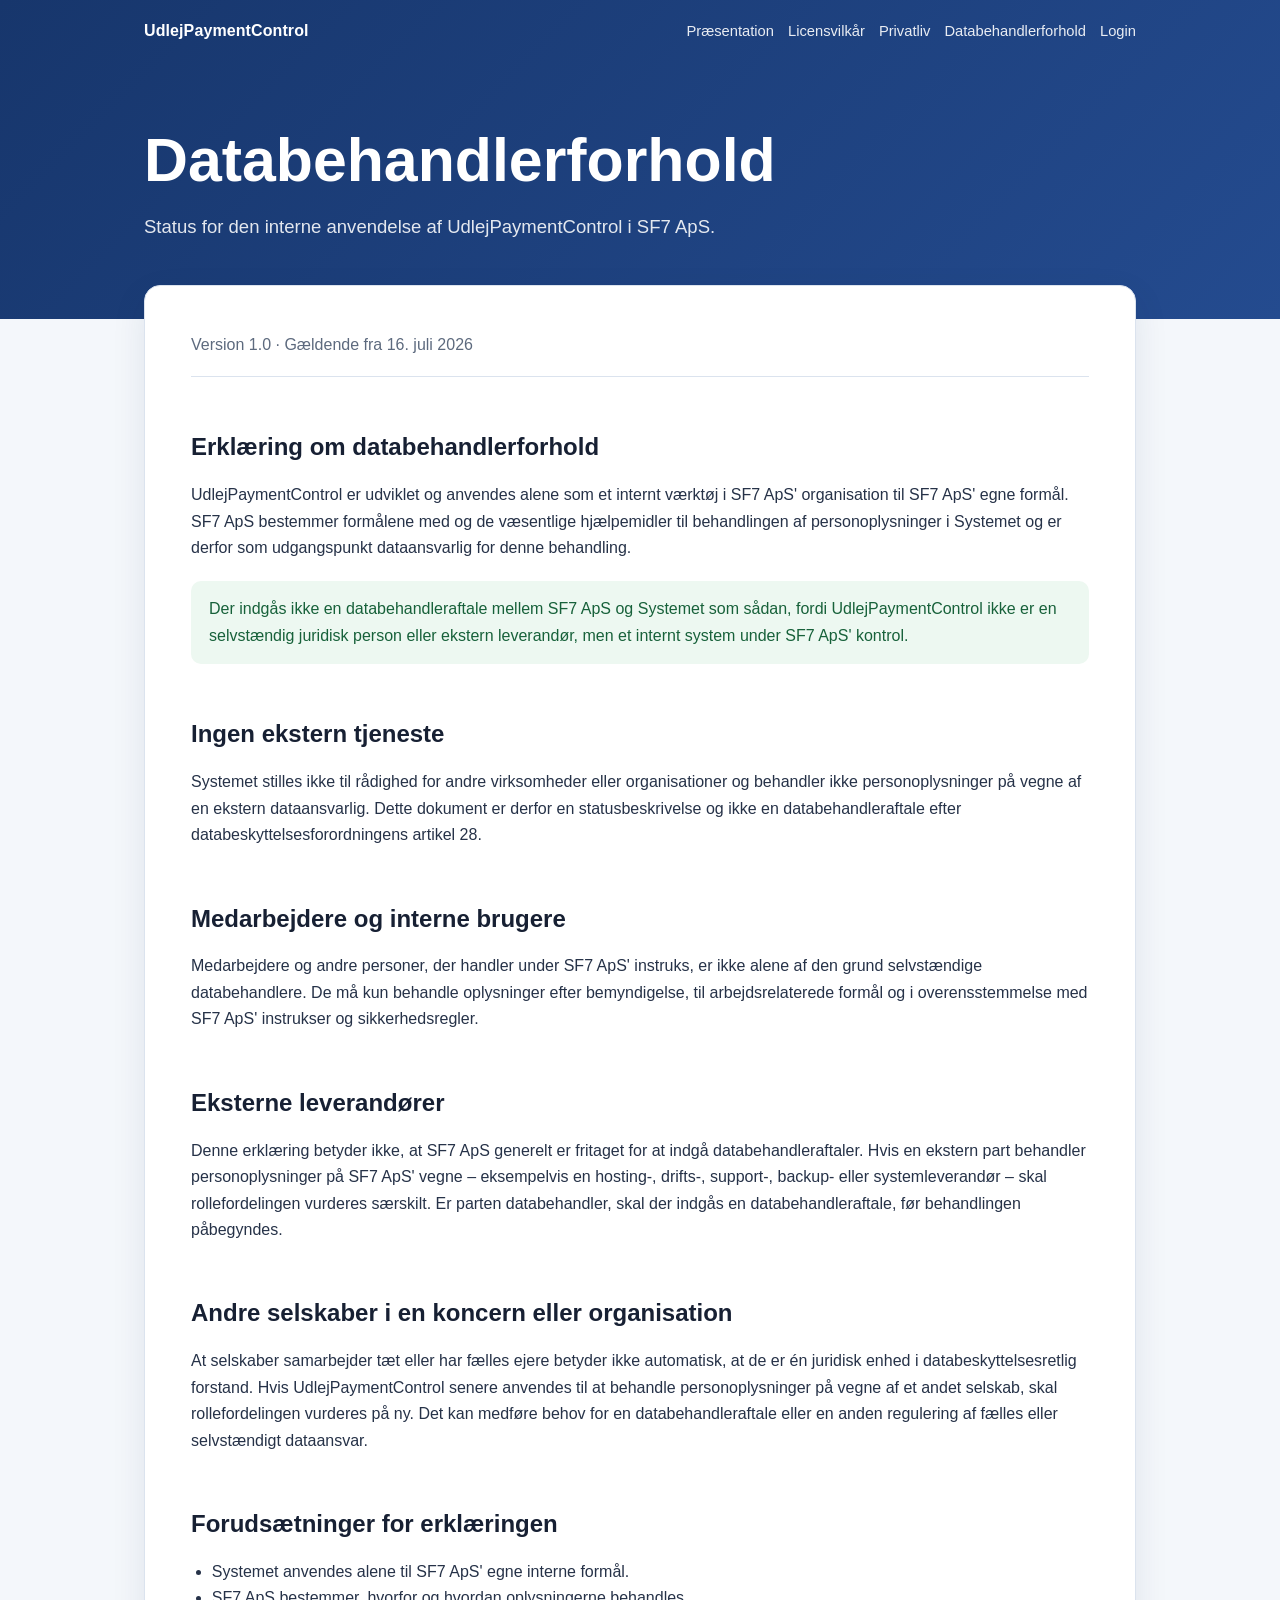
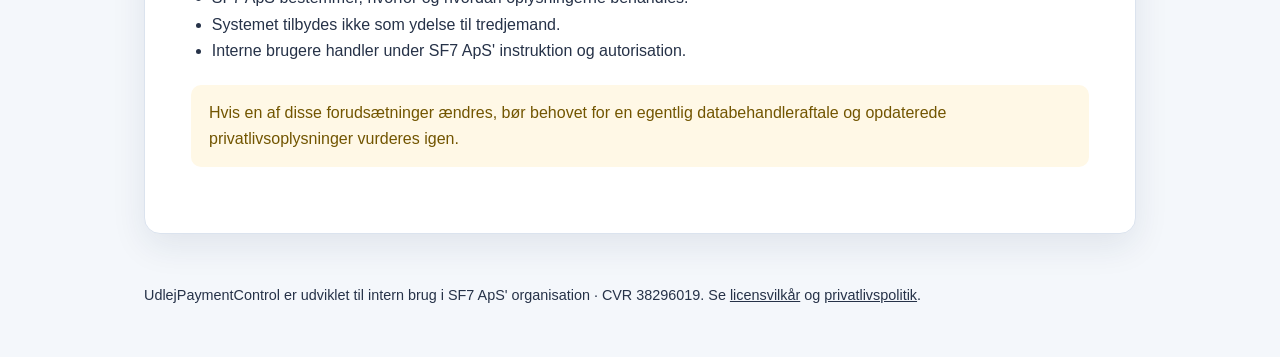
==== databehandlerforhold.html @ 931cb138 "." ====
<!doctype html>
<html lang="da">
<head>
  <meta charset="utf-8">
  <meta name="viewport" content="width=device-width, initial-scale=1">
  <meta name="description" content="Status for den interne anvendelse af UdlejPaymentControl i SF7 ApS.">
  <title>Databehandlerforhold – UdlejPaymentControl</title>
  <link rel="stylesheet" href="styles.css">
</head>
<body>
<header>

<div class="nav">
  <a class="brand" href="index.html">UdlejPaymentControl</a>
  <nav class="nav-links" aria-label="Hovedmenu">
    <a href="index.html">Præsentation</a>
    <a href="slutbrugerlicens.html">Licensvilkår</a>
    <a href="privatlivspolitik.html">Privatliv</a>
    <a href="databehandlerforhold.html">Databehandlerforhold</a>
    <a href="login.html">Login</a>
  </nav>
</div>

  <div class="hero">
    <h1>Databehandlerforhold</h1>
    <p>Status for den interne anvendelse af UdlejPaymentControl i SF7 ApS.</p>
  </div>
</header>
<main>
  <article class="card">

<div class="meta">Version 1.0 · Gældende fra 16. juli 2026</div>

<h2>Erklæring om databehandlerforhold</h2>
<p>UdlejPaymentControl er udviklet og anvendes alene som et internt værktøj i SF7 ApS' organisation til SF7 ApS' egne formål. SF7 ApS bestemmer formålene med og de væsentlige hjælpemidler til behandlingen af personoplysninger i Systemet og er derfor som udgangspunkt dataansvarlig for denne behandling.</p>

<div class="success"><p>Der indgås ikke en databehandleraftale mellem SF7 ApS og Systemet som sådan, fordi UdlejPaymentControl ikke er en selvstændig juridisk person eller ekstern leverandør, men et internt system under SF7 ApS' kontrol.</p></div>

<h2>Ingen ekstern tjeneste</h2>
<p>Systemet stilles ikke til rådighed for andre virksomheder eller organisationer og behandler ikke personoplysninger på vegne af en ekstern dataansvarlig. Dette dokument er derfor en statusbeskrivelse og ikke en databehandleraftale efter databeskyttelsesforordningens artikel 28.</p>

<h2>Medarbejdere og interne brugere</h2>
<p>Medarbejdere og andre personer, der handler under SF7 ApS' instruks, er ikke alene af den grund selvstændige databehandlere. De må kun behandle oplysninger efter bemyndigelse, til arbejdsrelaterede formål og i overensstemmelse med SF7 ApS' instrukser og sikkerhedsregler.</p>

<h2>Eksterne leverandører</h2>
<p>Denne erklæring betyder ikke, at SF7 ApS generelt er fritaget for at indgå databehandleraftaler. Hvis en ekstern part behandler personoplysninger på SF7 ApS' vegne – eksempelvis en hosting-, drifts-, support-, backup- eller systemleverandør – skal rollefordelingen vurderes særskilt. Er parten databehandler, skal der indgås en databehandleraftale, før behandlingen påbegyndes.</p>

<h2>Andre selskaber i en koncern eller organisation</h2>
<p>At selskaber samarbejder tæt eller har fælles ejere betyder ikke automatisk, at de er én juridisk enhed i databeskyttelsesretlig forstand. Hvis UdlejPaymentControl senere anvendes til at behandle personoplysninger på vegne af et andet selskab, skal rollefordelingen vurderes på ny. Det kan medføre behov for en databehandleraftale eller en anden regulering af fælles eller selvstændigt dataansvar.</p>

<h2>Forudsætninger for erklæringen</h2>
<ul>
  <li>Systemet anvendes alene til SF7 ApS' egne interne formål.</li>
  <li>SF7 ApS bestemmer, hvorfor og hvordan oplysningerne behandles.</li>
  <li>Systemet tilbydes ikke som ydelse til tredjemand.</li>
  <li>Interne brugere handler under SF7 ApS' instruktion og autorisation.</li>
</ul>

<div class="notice"><p>Hvis en af disse forudsætninger ændres, bør behovet for en egentlig databehandleraftale og opdaterede privatlivsoplysninger vurderes igen.</p></div>

  </article>
</main>

<footer>
  <p>UdlejPaymentControl er udviklet til intern brug i SF7 ApS' organisation · CVR 38296019.
  Se <a href="slutbrugerlicens.html">licensvilkår</a> og
  <a href="privatlivspolitik.html">privatlivspolitik</a>.</p>
</footer>

</body>
</html>
---- styles.css ----
:root {
  --bg: #f4f7fb;
  --surface: #ffffff;
  --text: #172033;
  --muted: #5d6a7e;
  --primary: #244b8f;
  --primary-dark: #17366c;
  --border: #dbe3ee;
  --success-bg: #edf8f1;
  --success-text: #17613a;
  --warning-bg: #fff8e6;
  --warning-text: #725500;
  --shadow: 0 12px 35px rgba(26, 45, 78, .09);
}
* { box-sizing: border-box; }
html { scroll-behavior: smooth; }
body {
  margin: 0;
  font-family: Inter, "Segoe UI", Roboto, Arial, sans-serif;
  background: var(--bg);
  color: var(--text);
  line-height: 1.65;
}
a { color: var(--primary); }
header {
  background: linear-gradient(135deg, var(--primary-dark), var(--primary));
  color: white;
}
.nav {
  max-width: 1040px;
  margin: 0 auto;
  padding: 18px 24px;
  display: flex;
  align-items: center;
  justify-content: space-between;
  gap: 24px;
}
.brand {
  color: white;
  text-decoration: none;
  font-weight: 750;
  letter-spacing: .1px;
}
.nav-links {
  display: flex;
  flex-wrap: wrap;
  gap: 14px;
  font-size: .92rem;
}
.nav-links a { color: rgba(255,255,255,.9); text-decoration: none; }
.nav-links a:hover { color: white; text-decoration: underline; }
.hero {
  max-width: 1040px;
  margin: 0 auto;
  padding: 66px 24px 76px;
}
.hero h1 { font-size: clamp(2.1rem, 5vw, 3.8rem); line-height: 1.08; margin: 0 0 18px; }
.hero p { max-width: 760px; font-size: 1.16rem; color: rgba(255,255,255,.88); margin: 0; }
main {
  max-width: 1040px;
  margin: -34px auto 50px;
  padding: 0 24px;
}
.card {
  background: var(--surface);
  border: 1px solid var(--border);
  border-radius: 16px;
  padding: clamp(24px, 4vw, 46px);
  box-shadow: var(--shadow);
}
.grid {
  display: grid;
  grid-template-columns: repeat(3, 1fr);
  gap: 18px;
  margin-top: 26px;
}
.feature {
  border: 1px solid var(--border);
  border-radius: 13px;
  padding: 20px;
  background: #fbfcfe;
}
.feature h3 { margin-top: 0; }
h1, h2, h3 { line-height: 1.25; }
h2 { margin-top: 2.1em; padding-top: .2em; }
h2:first-child { margin-top: 0; }
h3 { margin-top: 1.6em; }
p, li { color: #263248; }
.muted { color: var(--muted); }
.notice, .success {
  border-radius: 10px;
  padding: 15px 18px;
  margin: 20px 0;
}
.notice { background: var(--warning-bg); color: var(--warning-text); }
.success { background: var(--success-bg); color: var(--success-text); }
.notice p, .success p { color: inherit; margin: 0; }
.meta {
  border-bottom: 1px solid var(--border);
  padding-bottom: 18px;
  margin-bottom: 28px;
  color: var(--muted);
}
.button {
  display: inline-block;
  background: var(--primary);
  color: white;
  text-decoration: none;
  font-weight: 650;
  padding: 11px 17px;
  border-radius: 9px;
}
.button:hover { background: var(--primary-dark); }
footer {
  max-width: 1040px;
  margin: 0 auto;
  padding: 0 24px 34px;
  color: var(--muted);
  font-size: .9rem;
}
footer a { color: inherit; }
ul { padding-left: 1.3rem; }
table {
  width: 100%;
  border-collapse: collapse;
  margin: 18px 0;
}
th, td {
  text-align: left;
  vertical-align: top;
  border-bottom: 1px solid var(--border);
  padding: 11px 9px;
}
th { background: #f7f9fc; }
.center-card {
  max-width: 720px;
  margin-left: auto;
  margin-right: auto;
  text-align: center;
}
.center-card h2 { margin-top: 0; }
@media (max-width: 760px) {
  .nav { align-items: flex-start; flex-direction: column; }
  .grid { grid-template-columns: 1fr; }
  .hero { padding-top: 45px; }
}
@media print {
  header .nav-links, footer, .button { display: none; }
  body { background: white; }
  main { margin: 0 auto; }
  .card { box-shadow: none; border: 0; }
  header { background: white; color: black; }
  .brand { color: black; }
  .hero { padding: 20px 24px; }
  .hero p { color: #333; }
}
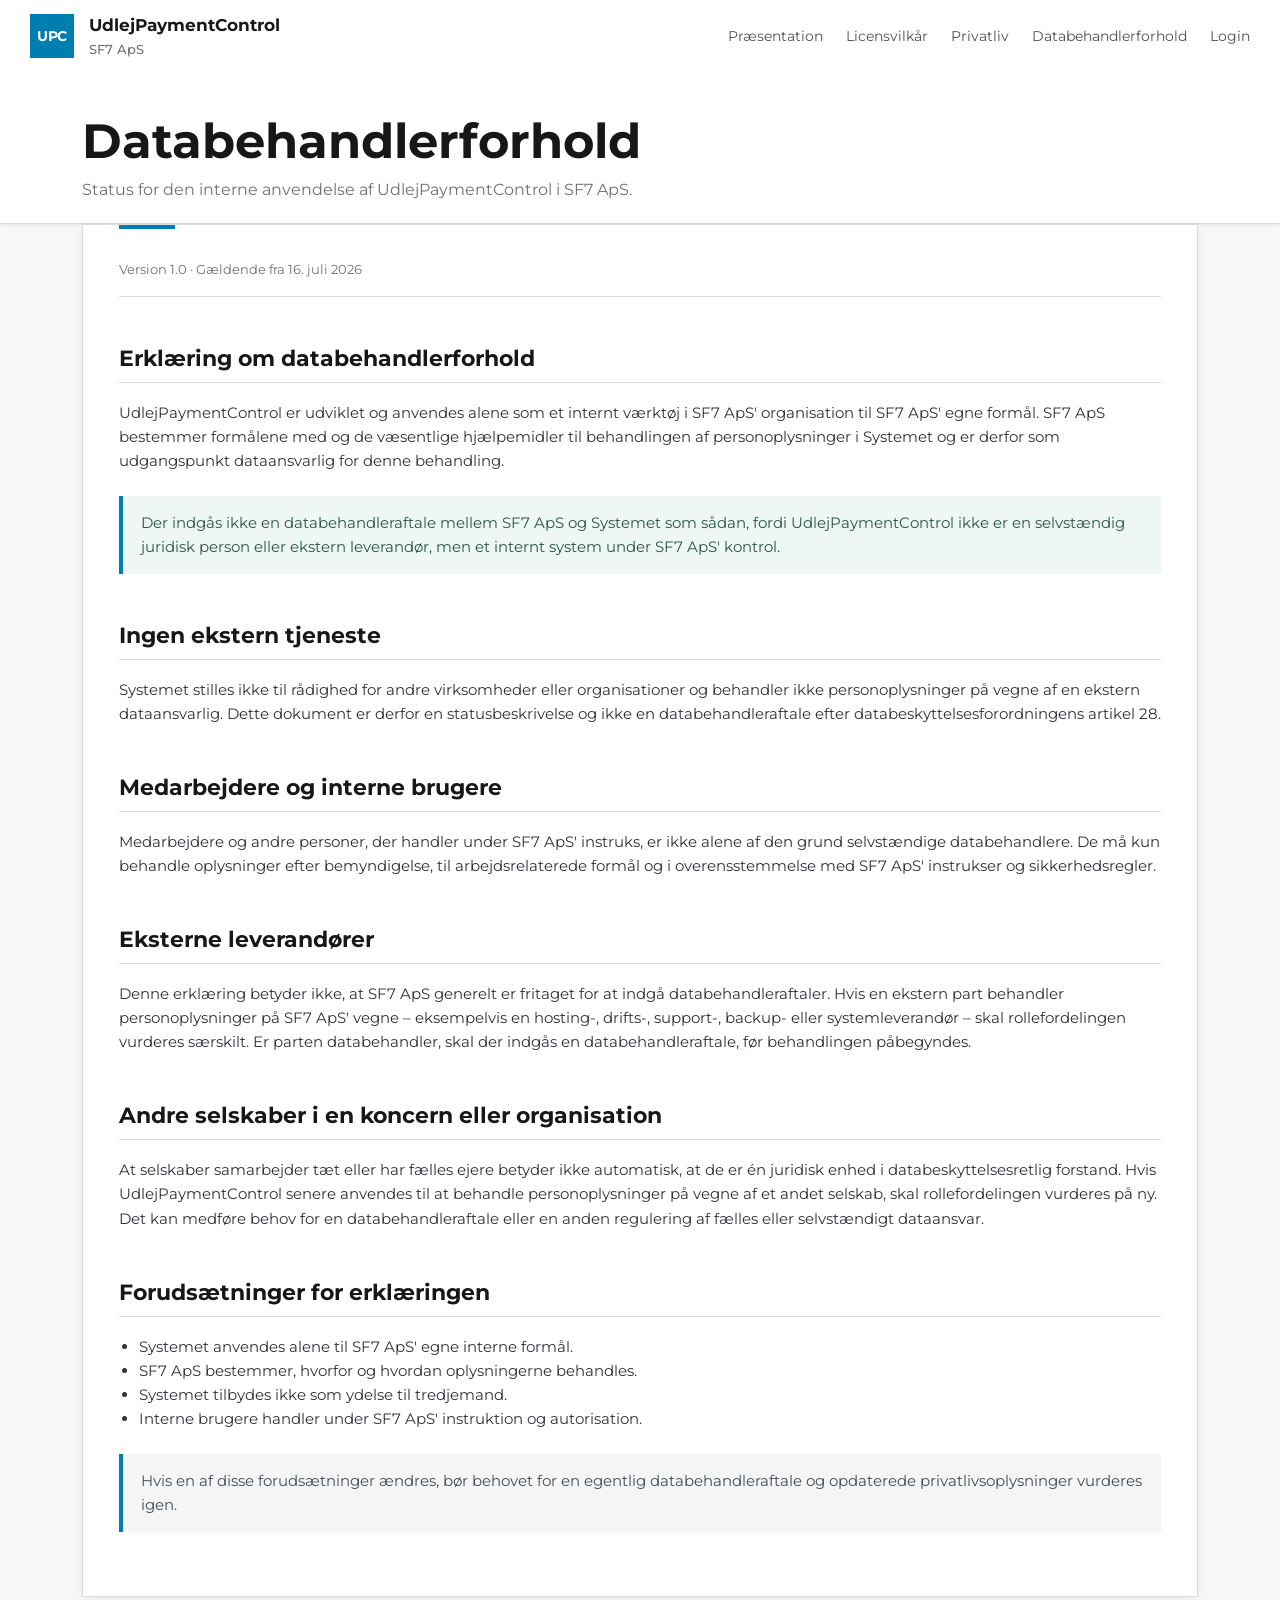
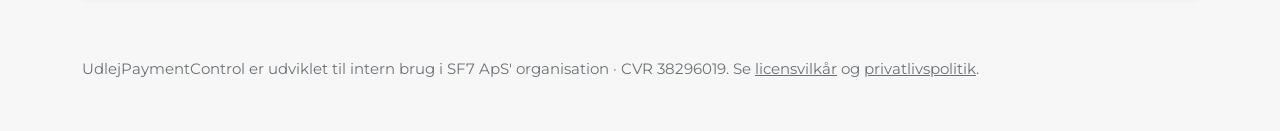
==== commit b7f61276: "." ====
--- a/databehandlerforhold.html
+++ b/databehandlerforhold.html
@@ -11,7 +11,13 @@
 <header>
 
 <div class="nav">
-  <a class="brand" href="index.html">UdlejPaymentControl</a>
+  <div class="brand-wrap">
+    <div class="brand-mark" aria-hidden="true">UPC</div>
+    <div>
+      <a class="brand" href="index.html">UdlejPaymentControl</a>
+      <span class="brand-sub">SF7 ApS</span>
+    </div>
+  </div>
   <nav class="nav-links" aria-label="Hovedmenu">
     <a href="index.html">Præsentation</a>
     <a href="slutbrugerlicens.html">Licensvilkår</a>
--- a/styles.css
+++ b/styles.css
@@ -1,156 +1,298 @@
+@import url('https://fonts.googleapis.com/css2?family=Montserrat:wght@400;500;600;700&display=swap');
+
+/*
+  Montserrat indlæses fra Google Fonts og er ikke inkluderet som lokal fontfil
+  i denne pakke. Det undgår videredistribution af fontfiler.
+*/
+
 :root {
-  --bg: #f4f7fb;
+  --blue: #007eaf;
+  --blue-dark: #00658f;
+  --blue-soft: #edf7fb;
+  --ink: #171717;
+  --text: #2f3338;
+  --muted: #6c7177;
+  --line: #d9dcdf;
+  --line-soft: #eceeef;
+  --canvas: #f7f7f7;
   --surface: #ffffff;
-  --text: #172033;
-  --muted: #5d6a7e;
-  --primary: #244b8f;
-  --primary-dark: #17366c;
-  --border: #dbe3ee;
-  --success-bg: #edf8f1;
-  --success-text: #17613a;
-  --warning-bg: #fff8e6;
-  --warning-text: #725500;
-  --shadow: 0 12px 35px rgba(26, 45, 78, .09);
-}
+  --notice: #f3f5f6;
+  --success: #eef7f3;
+}
+
 * { box-sizing: border-box; }
+
 html { scroll-behavior: smooth; }
+
 body {
   margin: 0;
-  font-family: Inter, "Segoe UI", Roboto, Arial, sans-serif;
-  background: var(--bg);
+  background: var(--canvas);
   color: var(--text);
-  line-height: 1.65;
-}
-a { color: var(--primary); }
+  font-family: "Montserrat", Arial, sans-serif;
+  line-height: 1.6;
+}
+
+a { color: var(--blue); }
+
 header {
-  background: linear-gradient(135deg, var(--primary-dark), var(--primary));
-  color: white;
-}
+  background: var(--surface);
+  border-bottom: 1px solid var(--line);
+  box-shadow: 0 1px 4px rgba(0,0,0,.08);
+}
+
 .nav {
-  max-width: 1040px;
-  margin: 0 auto;
-  padding: 18px 24px;
+  min-height: 72px;
+  padding: 0 30px;
   display: flex;
   align-items: center;
   justify-content: space-between;
   gap: 24px;
 }
+
+.brand-wrap {
+  display: flex;
+  align-items: center;
+  gap: 15px;
+}
+
+.brand-mark {
+  width: 44px;
+  height: 44px;
+  background: var(--blue);
+  color: white;
+  display: grid;
+  place-items: center;
+  font-weight: 700;
+  font-size: 14px;
+  letter-spacing: -.4px;
+}
+
 .brand {
-  color: white;
+  color: var(--ink);
   text-decoration: none;
-  font-weight: 750;
-  letter-spacing: .1px;
-}
+  font-weight: 700;
+  font-size: 1.05rem;
+}
+
+.brand-sub {
+  display: block;
+  color: var(--muted);
+  font-size: .8rem;
+  font-weight: 500;
+  margin-top: 1px;
+}
+
 .nav-links {
   display: flex;
+  align-items: center;
   flex-wrap: wrap;
-  gap: 14px;
-  font-size: .92rem;
-}
-.nav-links a { color: rgba(255,255,255,.9); text-decoration: none; }
-.nav-links a:hover { color: white; text-decoration: underline; }
+  gap: 23px;
+  font-size: .88rem;
+}
+
+.nav-links a {
+  color: #4c5056;
+  text-decoration: none;
+  padding: 24px 0 20px;
+  border-bottom: 3px solid transparent;
+}
+
+.nav-links a:hover,
+.nav-links a:focus {
+  color: var(--ink);
+  border-bottom-color: var(--blue);
+}
+
 .hero {
-  max-width: 1040px;
+  max-width: 1180px;
   margin: 0 auto;
-  padding: 66px 24px 76px;
-}
-.hero h1 { font-size: clamp(2.1rem, 5vw, 3.8rem); line-height: 1.08; margin: 0 0 18px; }
-.hero p { max-width: 760px; font-size: 1.16rem; color: rgba(255,255,255,.88); margin: 0; }
+  padding: 42px 32px 20px;
+}
+
+.hero h1 {
+  margin: 0 0 8px;
+  color: var(--ink);
+  font-size: clamp(2rem, 4vw, 3rem);
+  line-height: 1.15;
+  font-weight: 700;
+}
+
+.hero p {
+  margin: 0;
+  color: var(--muted);
+  max-width: 850px;
+  font-size: 1rem;
+}
+
 main {
-  max-width: 1040px;
-  margin: -34px auto 50px;
-  padding: 0 24px;
-}
+  max-width: 1180px;
+  margin: 0 auto 60px;
+  padding: 0 32px;
+}
+
 .card {
   background: var(--surface);
-  border: 1px solid var(--border);
-  border-radius: 16px;
-  padding: clamp(24px, 4vw, 46px);
-  box-shadow: var(--shadow);
-}
+  border: 1px solid var(--line);
+  box-shadow: 0 2px 8px rgba(0,0,0,.06);
+  padding: 34px 36px 42px;
+}
+
+.card::before {
+  content: "";
+  display: block;
+  width: 56px;
+  height: 4px;
+  background: var(--blue);
+  margin: -34px 0 30px;
+}
+
+h2, h3 {
+  color: var(--ink);
+  line-height: 1.25;
+}
+
+h2 {
+  font-size: 1.35rem;
+  margin-top: 2.2em;
+  border-bottom: 1px solid var(--line);
+  padding-bottom: 10px;
+}
+
+h2:first-child { margin-top: 0; }
+
+h3 {
+  font-size: 1rem;
+  margin-top: 0;
+}
+
+p, li { font-size: .95rem; }
+
+.meta {
+  color: var(--muted);
+  font-size: .84rem;
+  border-bottom: 1px solid var(--line);
+  padding-bottom: 16px;
+  margin-bottom: 26px;
+}
+
 .grid {
   display: grid;
   grid-template-columns: repeat(3, 1fr);
-  gap: 18px;
-  margin-top: 26px;
-}
+  gap: 1px;
+  background: var(--line);
+  border: 1px solid var(--line);
+  margin: 24px 0 34px;
+}
+
 .feature {
-  border: 1px solid var(--border);
-  border-radius: 13px;
-  padding: 20px;
-  background: #fbfcfe;
-}
-.feature h3 { margin-top: 0; }
-h1, h2, h3 { line-height: 1.25; }
-h2 { margin-top: 2.1em; padding-top: .2em; }
-h2:first-child { margin-top: 0; }
-h3 { margin-top: 1.6em; }
-p, li { color: #263248; }
-.muted { color: var(--muted); }
+  background: var(--surface);
+  padding: 24px;
+  min-height: 150px;
+}
+
+.feature h3 {
+  padding-bottom: 10px;
+  border-bottom: 3px solid var(--blue);
+  display: inline-block;
+}
+
 .notice, .success {
-  border-radius: 10px;
+  border-left: 4px solid var(--blue);
   padding: 15px 18px;
-  margin: 20px 0;
-}
-.notice { background: var(--warning-bg); color: var(--warning-text); }
-.success { background: var(--success-bg); color: var(--success-text); }
-.notice p, .success p { color: inherit; margin: 0; }
-.meta {
-  border-bottom: 1px solid var(--border);
-  padding-bottom: 18px;
-  margin-bottom: 28px;
-  color: var(--muted);
-}
+  margin: 22px 0;
+}
+
+.notice {
+  background: var(--notice);
+  color: #484d52;
+}
+
+.success {
+  background: var(--success);
+  color: #295744;
+}
+
+.notice p, .success p { margin: 0; color: inherit; }
+
 .button {
   display: inline-block;
-  background: var(--primary);
+  background: var(--blue);
   color: white;
   text-decoration: none;
-  font-weight: 650;
-  padding: 11px 17px;
-  border-radius: 9px;
-}
-.button:hover { background: var(--primary-dark); }
-footer {
-  max-width: 1040px;
-  margin: 0 auto;
-  padding: 0 24px 34px;
-  color: var(--muted);
+  padding: 11px 18px;
+  font-weight: 600;
   font-size: .9rem;
-}
-footer a { color: inherit; }
-ul { padding-left: 1.3rem; }
+  border-radius: 2px;
+}
+
+.button:hover { background: var(--blue-dark); }
+
+.center-card {
+  max-width: 700px;
+  margin: 10px auto;
+  text-align: center;
+  padding: 35px 0;
+}
+
+.center-card h2 {
+  border: 0;
+  padding: 0;
+}
+
+.muted { color: var(--muted); }
+
 table {
   width: 100%;
   border-collapse: collapse;
-  margin: 18px 0;
-}
+  margin: 20px 0;
+}
+
 th, td {
+  padding: 12px 10px;
+  border-bottom: 1px solid var(--line);
   text-align: left;
   vertical-align: top;
-  border-bottom: 1px solid var(--border);
-  padding: 11px 9px;
-}
-th { background: #f7f9fc; }
-.center-card {
-  max-width: 720px;
-  margin-left: auto;
-  margin-right: auto;
-  text-align: center;
-}
-.center-card h2 { margin-top: 0; }
-@media (max-width: 760px) {
-  .nav { align-items: flex-start; flex-direction: column; }
+}
+
+th {
+  font-size: .82rem;
+  color: #4f545a;
+  font-weight: 600;
+  background: #fafafa;
+}
+
+footer {
+  max-width: 1180px;
+  margin: 0 auto;
+  padding: 0 32px 34px;
+  color: var(--muted);
+  font-size: .8rem;
+}
+
+footer a { color: inherit; }
+
+ul { padding-left: 1.25rem; }
+
+@media (max-width: 900px) {
+  .nav {
+    align-items: flex-start;
+    flex-direction: column;
+    padding: 16px 22px 0;
+  }
+  .nav-links { gap: 16px; }
+  .nav-links a { padding: 9px 0 13px; }
   .grid { grid-template-columns: 1fr; }
-  .hero { padding-top: 45px; }
-}
+}
+
+@media (max-width: 620px) {
+  .hero, main, footer { padding-left: 18px; padding-right: 18px; }
+  .card { padding: 26px 22px 34px; }
+  .card::before { margin-top: -26px; }
+}
+
 @media print {
-  header .nav-links, footer, .button { display: none; }
   body { background: white; }
-  main { margin: 0 auto; }
-  .card { box-shadow: none; border: 0; }
-  header { background: white; color: black; }
-  .brand { color: black; }
-  .hero { padding: 20px 24px; }
-  .hero p { color: #333; }
+  header, .nav-links, footer, .button { display: none; }
+  main { padding: 0; }
+  .card { border: 0; box-shadow: none; }
 }
